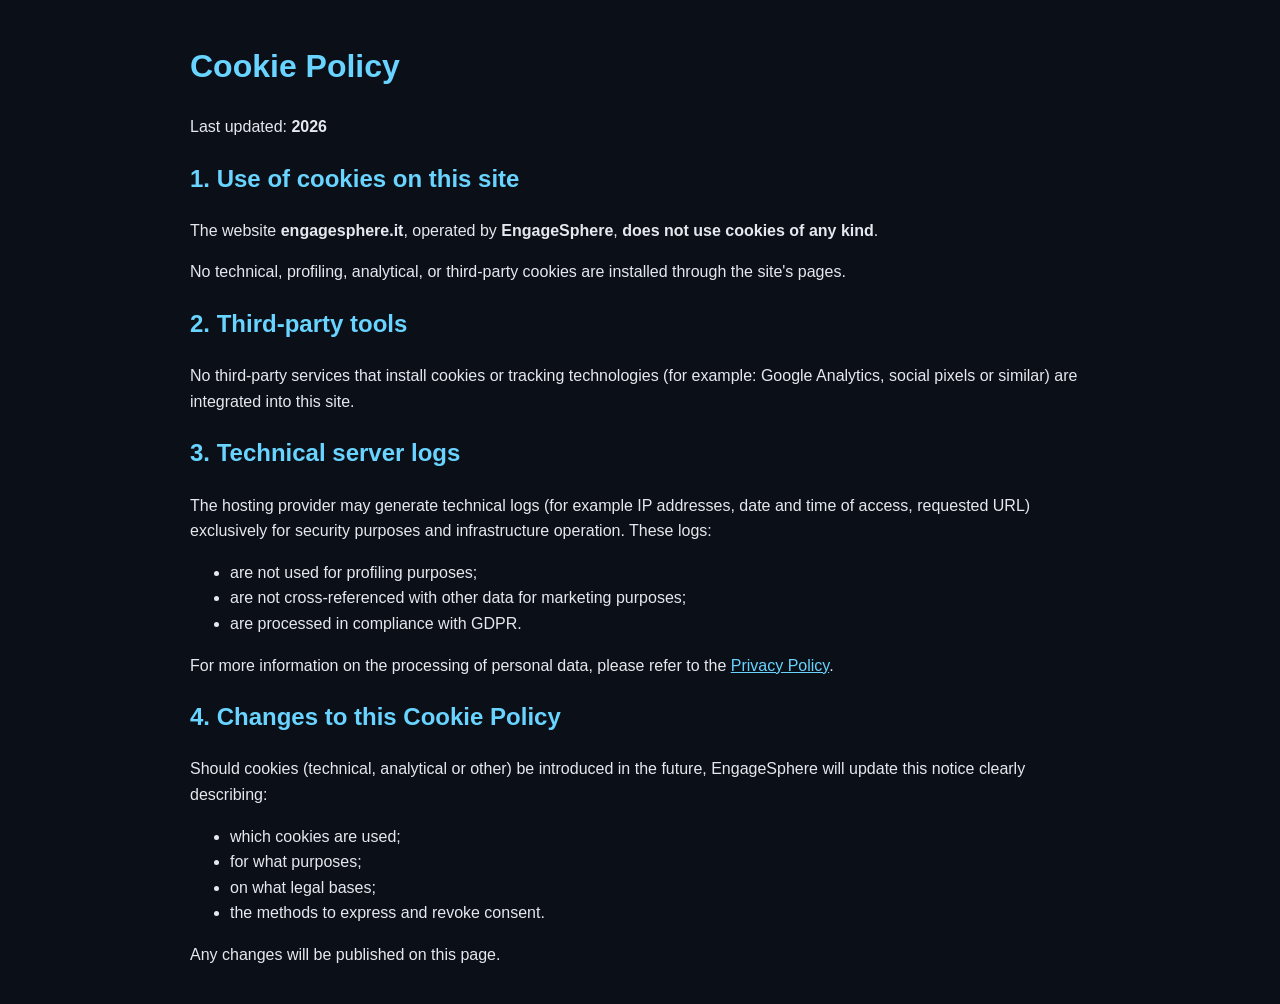
==== cookies.html @ ba004cc6 "first commit" ====
<!DOCTYPE html>
<html lang="en">

<head>
  <meta charset="UTF-8">
  <title>Cookie Policy – EngageSphere</title>
  <meta name="viewport" content="width=device-width, initial-scale=1">
  <style>
    body {
      font-family: Arial, sans-serif;
      line-height: 1.6;
      padding: 20px;
      max-width: 900px;
      margin: auto;
      background: #0b0f17;
      color: #e6e8ef;
    }

    h1,
    h2,
    h3 {
      color: #68d4ff;
    }

    a {
      color: #68d4ff;
    }
  </style>
</head>

<body>

  <h1>Cookie Policy</h1>
  <p>Last updated: <strong id="year"></strong></p>

  <h2>1. Use of cookies on this site</h2>
  <p>
    The website <strong>engagesphere.it</strong>, operated by <strong>EngageSphere</strong>,
    <strong>does not use cookies of any kind</strong>.
  </p>
  <p>
    No technical, profiling, analytical, or third-party cookies are installed
    through the site's pages.
  </p>

  <h2>2. Third-party tools</h2>
  <p>
    No third-party services that install cookies or tracking technologies
    (for example: Google Analytics, social pixels or similar) are integrated into this site.
  </p>

  <h2>3. Technical server logs</h2>
  <p>
    The hosting provider may generate technical logs (for example IP addresses, date and
    time of access, requested URL) exclusively for security purposes and
    infrastructure operation. These logs:
  </p>
  <ul>
    <li>are not used for profiling purposes;</li>
    <li>are not cross-referenced with other data for marketing purposes;</li>
    <li>are processed in compliance with GDPR.</li>
  </ul>
  <p>
    For more information on the processing of personal data, please refer to the
    <a href="privacy.html">Privacy Policy</a>.
  </p>

  <h2>4. Changes to this Cookie Policy</h2>
  <p>
    Should cookies (technical, analytical or other) be introduced in the future,
    EngageSphere will update this notice clearly describing:
  </p>
  <ul>
    <li>which cookies are used;</li>
    <li>for what purposes;</li>
    <li>on what legal bases;</li>
    <li>the methods to express and revoke consent.</li>
  </ul>
  <p>
    Any changes will be published on this page.
  </p>

  <script>
    document.getElementById('year').textContent = new Date().getFullYear();
  </script>
</body>

</html>
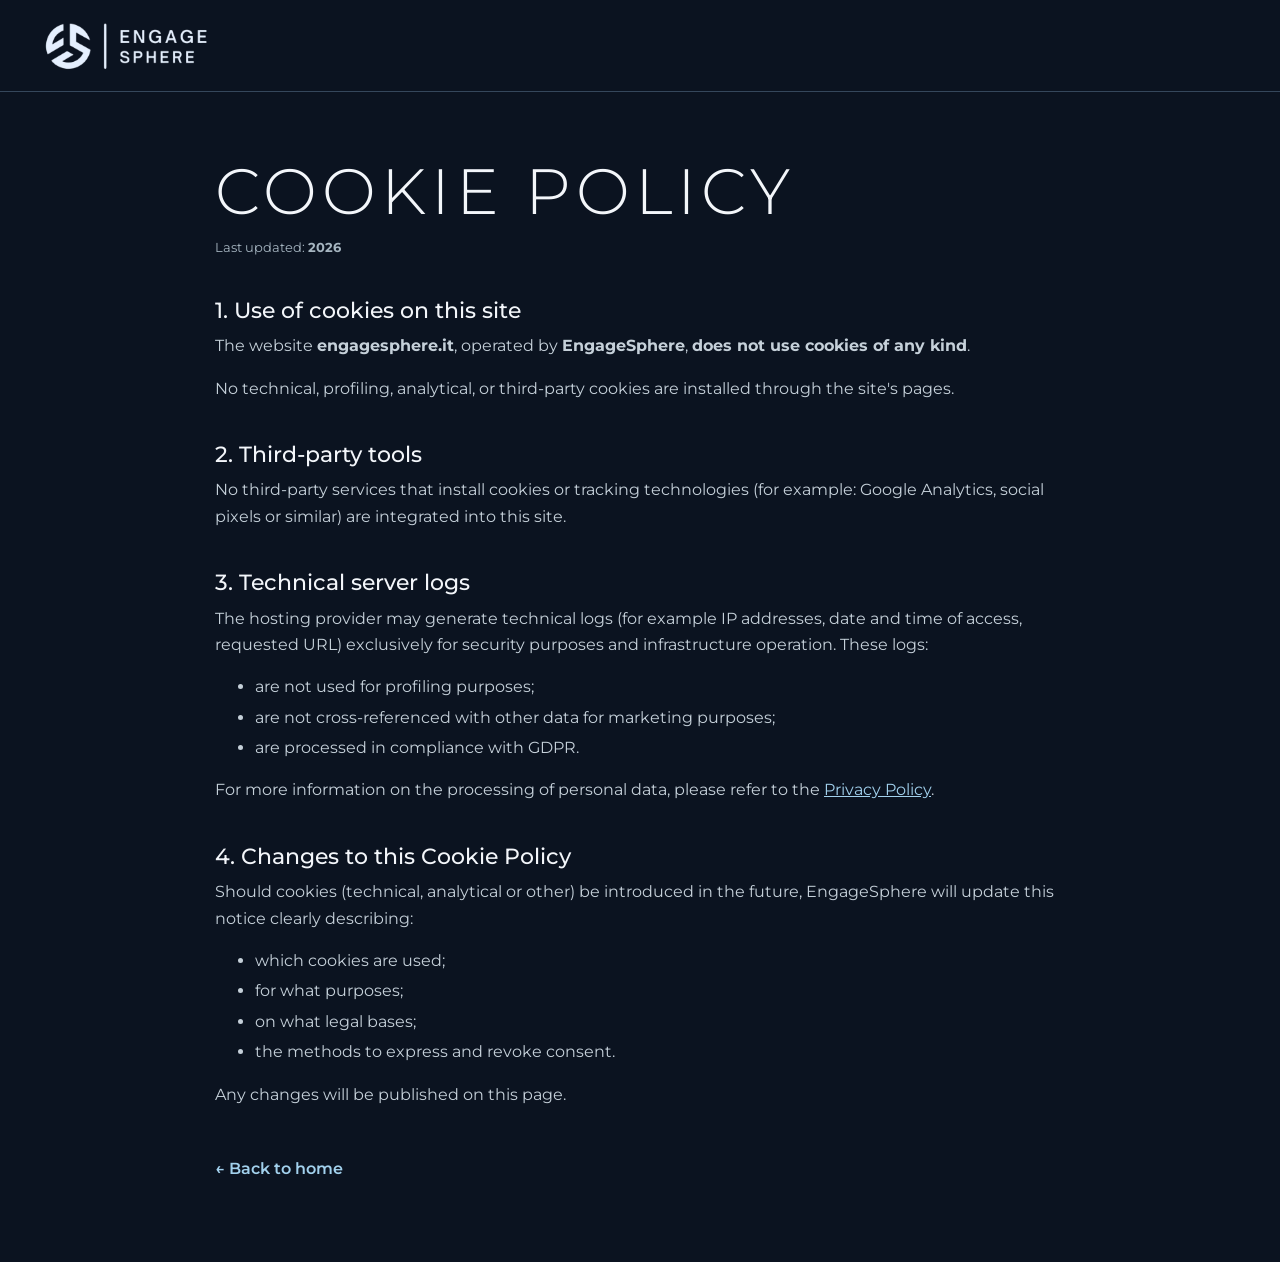
==== commit 74845854: "revamping 2026" ====
--- a/cookies.html
+++ b/cookies.html
@@ -5,33 +5,19 @@
   <meta charset="UTF-8">
   <title>Cookie Policy – EngageSphere</title>
   <meta name="viewport" content="width=device-width, initial-scale=1">
-  <style>
-    body {
-      font-family: Arial, sans-serif;
-      line-height: 1.6;
-      padding: 20px;
-      max-width: 900px;
-      margin: auto;
-      background: #0b0f17;
-      color: #e6e8ef;
-    }
-
-    h1,
-    h2,
-    h3 {
-      color: #68d4ff;
-    }
-
-    a {
-      color: #68d4ff;
-    }
-  </style>
+  <link rel="icon" href="assets/img/favicon.svg" type="image/svg+xml" />
+  <link rel="preconnect" href="https://fonts.googleapis.com">
+  <link rel="preconnect" href="https://fonts.gstatic.com" crossorigin>
+  <link href="https://fonts.googleapis.com/css2?family=Montserrat:wght@300;400;500;600;700&display=swap" rel="stylesheet">
+  <link rel="stylesheet" href="assets/css/style.css">
 </head>
 
-<body>
+<body class="legal-page">
+  <header class="legal-header"><div class="container"><a class="brand" href="index.html" aria-label="EngageSphere home"><img src="assets/img/engagesphere-logo.png" alt="EngageSphere" width="494" height="170"></a></div></header>
+  <main class="container legal-main">
 
   <h1>Cookie Policy</h1>
-  <p>Last updated: <strong id="year"></strong></p>
+  <p class="legal-updated">Last updated: <strong id="year"></strong></p>
 
   <h2>1. Use of cookies on this site</h2>
   <p>
@@ -79,6 +65,8 @@
   <p>
     Any changes will be published on this page.
   </p>
+  <a class="legal-back" href="index.html">← Back to home</a>
+  </main>
 
   <script>
     document.getElementById('year').textContent = new Date().getFullYear();
--- a/assets/css/style.css
+++ b/assets/css/style.css
@@ -0,0 +1,149 @@
+:root{--navy:#0b1320;--navy-soft:#101e30;--navy-mid:#152a40;--blue:#205e8e;--blue-deep:#17486e;--blue-light:#3380b4;--white:#f3f6fa;--silver:#afb4ba;--muted:#a8b8c7;--line:#33475d}
+*,*::before,*::after{box-sizing:border-box}
+html{scroll-behavior:smooth;scroll-padding-top:5.5rem}
+body{margin:0;background:var(--navy);color:var(--white);font-family:Montserrat,Arial,sans-serif;line-height:1.65}
+button,input,textarea{font:inherit}
+img{display:block;max-width:100%}
+a{color:inherit}
+h1,h2,h3,p{margin-top:0}
+h1,h2,h3{line-height:1.12}
+.container{width:min(1200px,calc(100% - 2.5rem));margin-inline:auto}
+.skip-link{position:absolute;top:-5rem;left:1rem;z-index:50;background:var(--white);color:var(--navy);padding:.7rem 1rem}.skip-link:focus{top:1rem}
+:focus-visible{outline:2px solid #77b8e2;outline-offset:4px}
+.site-header{position:sticky;top:0;z-index:30;background:rgba(11,19,32,.95);border-bottom:1px solid #25374a;backdrop-filter:blur(18px)}
+.header-inner{height:76px;display:flex;align-items:center;justify-content:space-between;gap:1.5rem}
+.brand{display:block;width:150px;flex:none}
+.brand img{width:100%;height:auto}
+.menu-toggle{width:44px;height:44px;border:1px solid #738ca0;border-radius:2px;background:transparent;display:grid;place-content:center;gap:5px;cursor:pointer;color:var(--white)}
+.menu-toggle span{display:block;width:18px;height:2px;background:currentColor;transition:transform .2s}
+.menu-toggle[aria-expanded=true] span:first-child{transform:translateY(3.5px) rotate(45deg)}
+.menu-toggle[aria-expanded=true] span:last-child{transform:translateY(-3.5px) rotate(-45deg)}
+.site-nav{display:none;position:absolute;top:76px;left:0;right:0;padding:1rem 1.25rem 1.4rem;background:var(--navy-soft);border-bottom:1px solid var(--line);box-shadow:0 20px 35px rgba(0,0,0,.25)}
+.site-nav.is-open{display:grid;gap:.2rem}
+.site-nav a{text-decoration:none;text-transform:uppercase;letter-spacing:.1em;font-size:.68rem;font-weight:600;padding:.8rem .15rem}
+.site-nav a:hover{color:#93ceef}
+.site-nav .nav-contact{display:flex;justify-content:space-between;align-items:center;background:var(--blue);padding:.8rem 1rem;margin-top:.5rem;color:var(--white)}
+.site-nav .nav-contact:hover{background:var(--blue-light);color:var(--white)}
+.hero{position:relative;min-height:720px;overflow:hidden;background:var(--navy);isolation:isolate}
+.hero-angle{position:absolute;z-index:-1;pointer-events:none}
+.hero-angle-top{top:0;left:0;width:min(53vw,450px);height:min(43vw,340px);background:linear-gradient(136deg,#2577ae 0%,#1b5a89 37%,#143c5d 37%,#143c5d 61%,transparent 61%);clip-path:polygon(0 0,100% 0,0 100%)}
+.hero-angle-bottom{right:0;bottom:0;width:min(59vw,560px);height:min(46vw,370px);background:linear-gradient(141deg,transparent 0 34%,#102b43 34% 55%,#1d5d8d 55% 80%,#2877ad 100%);clip-path:polygon(100% 0,100% 100%,0 100%)}
+.hero-inner{position:relative;min-height:720px;display:flex;flex-direction:column}
+.hero-overline,.hero-bottom,.small-label,.service-number,.panel-index{font-size:.64rem;font-weight:600;letter-spacing:.23em;text-transform:uppercase}
+.hero-overline{display:flex;justify-content:space-between;gap:1rem;color:#9dadbb;padding:1.5rem 0}
+.hero-overline span:last-child{display:none}
+.hero-center{text-align:center;margin:auto;max-width:850px;padding:3rem 0 5rem}
+.hero-mark{width:155px;height:155px;margin:0 auto 2.8rem;background-image:url("../img/engagesphere-logo.png");background-repeat:no-repeat;background-size:450px 155px;background-position:left center}
+.hero-pretitle{font-size:.68rem;letter-spacing:.2em;font-weight:500;color:var(--silver);margin-bottom:1.2rem}
+.hero h1{font-size:clamp(2rem,5.7vw,3.75rem);font-weight:400;letter-spacing:.015em;line-height:1.18;margin:0 0 1.5rem}
+.hero h1 span{color:#4a93c2}
+.hero-description{max-width:560px;margin:0 auto;color:#c5d2de;font-size:.95rem;line-height:1.85}
+.hero-tags{display:flex;flex-wrap:wrap;justify-content:center;gap:.45rem;margin-top:1.7rem}
+.hero-tags span{border:1px solid #55718a;color:#c9d4df;padding:.35rem .65rem;font-size:.58rem;font-weight:600;letter-spacing:.07em;text-transform:uppercase}
+.hero-actions{display:flex;flex-wrap:wrap;justify-content:center;gap:.7rem;margin-top:2.1rem}
+.button{display:inline-flex;align-items:center;justify-content:space-between;gap:1.2rem;min-height:49px;padding:.75rem 1rem;text-decoration:none;font-size:.62rem;font-weight:700;letter-spacing:.12em;transition:background .2s,transform .2s}
+.button:hover{transform:translateY(-3px)}
+.button span{font-size:1.1rem;line-height:1}
+.button-light{background:var(--white);color:var(--navy)}.button-light:hover{background:#c6e6fb}
+.button-outline{border:1px solid #9babb8;color:var(--white)}.button-outline:hover{background:#183651}
+.hero-bottom{display:flex;justify-content:space-between;gap:1rem;padding:1.4rem 0;color:#9dadbb;border-top:1px solid #3d4e5e}
+.hero-bottom span:first-child{max-width:75%}
+.statement{position:relative;overflow:hidden;background:#13273b;border-top:1px solid #29445b;border-bottom:1px solid #29445b}
+.statement::after{content:"";position:absolute;right:0;bottom:0;width:25%;height:100%;background:linear-gradient(145deg,transparent 50%,rgba(42,110,157,.17) 50%)}
+.statement-inner{position:relative;padding:4.5rem 0}
+.small-label{display:block;color:#70a9ce}
+.statement h2{font-size:clamp(1.9rem,5vw,4.5rem);font-weight:300;letter-spacing:.025em;line-height:1.3;margin:1.6rem 0 1rem;max-width:990px}
+.statement p{max-width:670px;color:#c1d1dc;font-size:.9rem;line-height:1.8;margin:0}
+.statement em{font-style:normal;color:#90bbd9}
+.statement-list{list-style:none;padding:0;margin:2rem 0 0;display:flex;flex-wrap:wrap;gap:.7rem 1.4rem}
+.statement-list li{border-left:2px solid #6eaad1;padding-left:.7rem;color:#e3edf4;font-size:.7rem;font-weight:600;letter-spacing:.06em}
+.section{position:relative;overflow:hidden;padding:5rem 0}
+.section-intro{display:grid;gap:1.2rem;margin-bottom:2.5rem}
+.section-intro h2,.approach-header h2,.about-layout h2,.contact-copy h2{font-size:clamp(2.2rem,6vw,5rem);font-weight:300;letter-spacing:.075em;line-height:1.16;margin:0}
+.section-intro h2 em,.approach-header h2 em,.about-layout h2 em,.contact-copy h2 em{font-style:normal;color:#73afd6}
+.section-intro h2 span,.approach-header h2 span,.about-layout h2 span{color:#73afd6}
+.section-intro>p,.approach-header>p{max-width:380px;color:var(--muted);font-size:.87rem;margin:0;align-self:end;line-height:1.8}
+.services-section{background:var(--navy)}
+.service-list{border-top:1px solid var(--line)}
+.service-row{display:grid;grid-template-columns:28px 1fr 24px;gap:1rem;padding:1.7rem 0;border-bottom:1px solid var(--line)}
+.service-number{padding-top:.35rem;color:#70a9ce}
+.service-row h3{font-size:clamp(1.05rem,2.3vw,1.75rem);font-weight:500;letter-spacing:.025em;margin-bottom:.5rem}
+.service-row p{font-size:.83rem;line-height:1.75;color:var(--muted);max-width:630px;margin:0}
+.service-row ul,.case-card ul{list-style:none;padding:0;margin:1.15rem 0 0;display:grid;gap:.35rem}
+.service-row li,.case-card li{color:#cbd9e4;font-size:.74rem;line-height:1.65;padding-left:1rem;position:relative}
+.service-row li::before,.case-card li::before{content:"/";position:absolute;left:0;color:#73afd6}
+.row-symbol{color:#70a9ce;font-size:1.3rem;line-height:1.2}
+.approach-section{background:#112237}
+.approach-section::before{content:"";position:absolute;top:0;right:0;width:260px;height:220px;background:#174469;clip-path:polygon(100% 0,100% 100%,0 0);opacity:.48}
+.approach-header{display:grid;gap:1.2rem;position:relative}
+.steps{list-style:none;padding:0;margin:3rem 0 0;display:grid;border-top:1px solid #3e5b73}
+.steps li{padding:1.5rem 0;border-bottom:1px solid #3e5b73}
+.steps li>span{display:block;font-size:.67rem;font-weight:600;letter-spacing:.2em;color:#76afd5;margin-bottom:2.5rem}
+.steps h3{font-size:1.2rem;font-weight:500;letter-spacing:.02em;margin-bottom:.75rem}
+.steps p{font-size:.82rem;line-height:1.8;color:var(--muted);max-width:290px;margin:0}
+.why-section{background:var(--navy)}
+.why-grid{display:grid;border-top:1px solid var(--line)}
+.why-grid article{padding:1.7rem 0;border-bottom:1px solid var(--line)}
+.why-grid h3{font-size:1.13rem;font-weight:500;margin:1.4rem 0 .7rem}
+.why-grid p{font-size:.81rem;line-height:1.8;color:var(--muted);max-width:390px;margin:0}
+.cases-section{background:#102237}
+.case-grid{display:grid;gap:1px;background:#38536b;border:1px solid #38536b}
+.case-card{min-height:345px;padding:1.5rem;background:#132b43;display:flex;flex-direction:column}
+.case-card:nth-child(2){background:#163650}.case-card:nth-child(3){background:#10253b}
+.case-card h3{font-size:1.24rem;font-weight:500;margin:2rem 0 .7rem}
+.case-card p{color:#b9cad8;font-size:.78rem;line-height:1.7;margin:0}
+.case-card ul{margin-top:auto;padding-top:1.5rem}
+.panel-index{display:block;color:#7eb8db}
+.about-section{background:#142940}
+.about-section::after{content:"";position:absolute;right:0;bottom:0;width:32%;height:50%;background:linear-gradient(140deg,transparent 49%,rgba(39,119,173,.2) 50%)}
+.about-layout{position:relative;z-index:1;display:grid;gap:2rem}
+.about-layout h2{margin-top:1.3rem}
+.about-lead{max-width:500px;color:#c1ced9;font-size:.88rem;line-height:1.9;margin-top:1.5rem}
+.about-copy{border-top:1px solid #5c7284;padding-top:1.5rem}
+.about-copy p{max-width:570px;color:#c1ced9;font-size:.87rem;line-height:1.9}
+.about-signoff{font-size:.72rem;font-weight:600;text-transform:uppercase;letter-spacing:.12em;line-height:1.8;margin-top:2rem}
+.about-signoff span{color:#7eb8db}
+.contact-section{background:var(--navy)}
+.contact-layout{display:grid;gap:3rem}
+.contact-copy h2{margin:1.3rem 0 1.8rem}
+.contact-copy>p{max-width:410px;color:var(--muted);font-size:.87rem;line-height:1.8}
+.contact-email{display:inline-block;font-size:clamp(1rem,2.3vw,1.45rem);font-weight:500;text-decoration:none;border-bottom:1px solid #6ba5ca;margin:1rem 0 2.5rem;padding-bottom:.4rem;word-break:break-word}
+.contact-email:hover{color:#99c9e5}
+.contact-meta{display:flex;flex-wrap:wrap;gap:1rem 2rem;color:#a6b9c6;font-size:.78rem}.contact-meta a{text-decoration:none;color:#dce6ec}
+.contact-form{border:1px solid #50677a;background:#112236;color:var(--white);padding:1.5rem}
+.form-title{display:flex;justify-content:space-between;align-items:center;font-size:.78rem;font-weight:600;letter-spacing:.16em;border-bottom:1px solid #476077;padding-bottom:1.2rem;margin-bottom:1.5rem}
+.form-title span{font-size:1.4rem;color:#81bfe1}
+.form-row{display:grid;gap:0}
+.form-field{margin-bottom:1.2rem}
+.form-field label{display:block;font-size:.72rem;font-weight:500;margin-bottom:.45rem}
+.form-field label span{color:#81bfe1}
+.form-field input,.form-field textarea{display:block;width:100%;border:1px solid #5b7182;border-radius:0;background:#0c1929;color:var(--white);outline:none;padding:.8rem .85rem;font-size:.82rem}
+.form-field input:focus,.form-field textarea:focus{border-color:#90c3e3;box-shadow:0 0 0 2px rgba(85,155,201,.2)}
+.form-field input::placeholder,.form-field textarea::placeholder{color:#9aabb8}
+.form-field textarea{resize:vertical;min-height:105px}
+.form-privacy{font-size:.7rem;color:#a5b5c2;margin:0 0 1.1rem}.form-privacy a{color:#add5ec}
+.form-note{font-size:.82rem;margin:0}.form-note:not(:empty){margin-bottom:1rem}.form-note[data-state=error]{color:#ffb7b5}.form-note[data-state=success]{color:#a8e5c4}
+.form-submit{width:100%;border:0;background:var(--white);color:var(--navy);padding:.95rem 1rem;display:flex;justify-content:space-between;cursor:pointer;font-size:.72rem;font-weight:700;letter-spacing:.12em;text-transform:uppercase;transition:background .2s}
+.form-submit:hover{background:#c7e8fa}.form-submit:disabled{opacity:.65;cursor:wait}
+.site-footer{position:relative;overflow:hidden;background:#080f1a;color:var(--white)}
+.site-footer::after{content:"";position:absolute;right:0;bottom:0;width:250px;height:230px;background:linear-gradient(135deg,transparent 45%,rgba(40,118,171,.3) 45%)}
+.footer-main,.footer-bottom{position:relative;z-index:1}
+.footer-main{display:grid;gap:1rem;padding:3rem 0;border-bottom:1px solid #35475b}
+.footer-main p{font-size:1rem;font-weight:300;letter-spacing:.3em;margin:0}
+.footer-main>a:last-child{text-decoration:none;font-size:.74rem;align-self:center}
+.footer-main>a:last-child:hover,.footer-bottom a:hover{color:#91c4e2}
+.footer-bottom{display:flex;flex-wrap:wrap;justify-content:space-between;gap:1rem;padding:1.2rem 0 2rem;font-size:.7rem;color:#a8b8c7}
+.footer-bottom div{display:flex;gap:1.5rem}.footer-bottom a{text-decoration:none}
+.legal-page{background:var(--navy);color:var(--white)}
+.legal-header{background:var(--navy);border-bottom:1px solid #35475b;padding:1rem 0}
+.legal-main{max-width:850px;padding-top:4rem;padding-bottom:5rem}
+.legal-main h1{font-size:clamp(2.4rem,5vw,4rem);font-weight:300;letter-spacing:.08em;text-transform:uppercase;margin-bottom:.6rem}
+.legal-main h2{font-size:1.35rem;font-weight:500;margin:2.5rem 0 .7rem}
+.legal-main h3{font-size:1rem;font-weight:500;margin:1.5rem 0 .5rem}
+.legal-main p,.legal-main li{color:#c5d0d9}.legal-main a{color:#a2d1ed}.legal-main .legal-updated{font-size:.8rem;color:#a6b5c0;margin-bottom:2.5rem}
+.legal-main li{margin:.25rem 0}.legal-back{display:inline-block;margin-top:2rem;font-weight:600;text-decoration:none}
+@media(min-width:600px){.hero-overline span:last-child{display:block}.hero-mark{width:195px;height:195px;background-size:567px 195px}.form-row{grid-template-columns:1fr 1fr;gap:1rem}.contact-form{padding:2rem}.steps{grid-template-columns:repeat(2,1fr);border-left:1px solid #3e5b73}.steps li{padding:1.5rem;border-right:1px solid #3e5b73}}
+@media(min-width:800px){.container{width:min(1200px,calc(100% - 4rem))}.section{padding:7rem 0}.hero,.hero-inner{min-height:800px}.hero-mark{width:185px;height:185px;background-size:538px 185px;margin-bottom:2.5rem}.hero-pretitle{font-size:.75rem}.hero h1{font-size:clamp(2.8rem,4.6vw,4.1rem)}.hero-description{font-size:1rem}.section-intro{grid-template-columns:1.3fr .7fr}.section-intro .small-label{grid-column:1/-1}.section-intro h2{grid-column:1}.section-intro>p{grid-column:2}.service-row{grid-template-columns:95px 1fr 40px;gap:2rem;padding:2.2rem 0}.approach-header{grid-template-columns:1.2fr .8fr}.approach-header .small-label{grid-column:1/-1}.steps{grid-template-columns:repeat(4,1fr);margin-top:4rem}.steps li{min-height:320px}.why-grid{grid-template-columns:repeat(3,1fr);border-left:1px solid var(--line)}.why-grid article{padding:2rem;border-right:1px solid var(--line)}.case-grid{grid-template-columns:repeat(3,1fr)}.about-layout{grid-template-columns:1fr 1fr;gap:5rem}.about-copy{margin-top:3.5rem}.contact-layout{grid-template-columns:.95fr 1.05fr;gap:5rem}.footer-main{grid-template-columns:1fr 1fr auto;align-items:center}}
+@media(min-width:1000px){.header-inner{height:88px}.brand{width:170px}.menu-toggle{display:none}.site-nav,.site-nav.is-open{position:static;display:flex;align-items:center;gap:1.6rem;padding:0;background:none;box-shadow:none;border:0}.site-nav a{font-size:.64rem;padding:.5rem 0}.site-nav .nav-contact{margin:0;padding:.75rem 1rem;gap:1.3rem}.hero,.hero-inner{min-height:850px}.hero-angle-top{width:400px;height:320px}.hero-angle-bottom{width:520px;height:360px}}
+@media(max-width:390px){.container{width:calc(100% - 2rem)}.hero,.hero-inner{min-height:740px}.hero h1{font-size:1.8rem}.hero-mark{width:125px;height:125px;background-size:363px 125px}.hero-actions{align-items:stretch;flex-direction:column}.hero-bottom span:last-child{display:none}.hero-pretitle{font-size:.56rem}}
+@media(prefers-reduced-motion:reduce){html{scroll-behavior:auto}*,*::before,*::after{transition-duration:.01ms!important;animation-duration:.01ms!important}}
